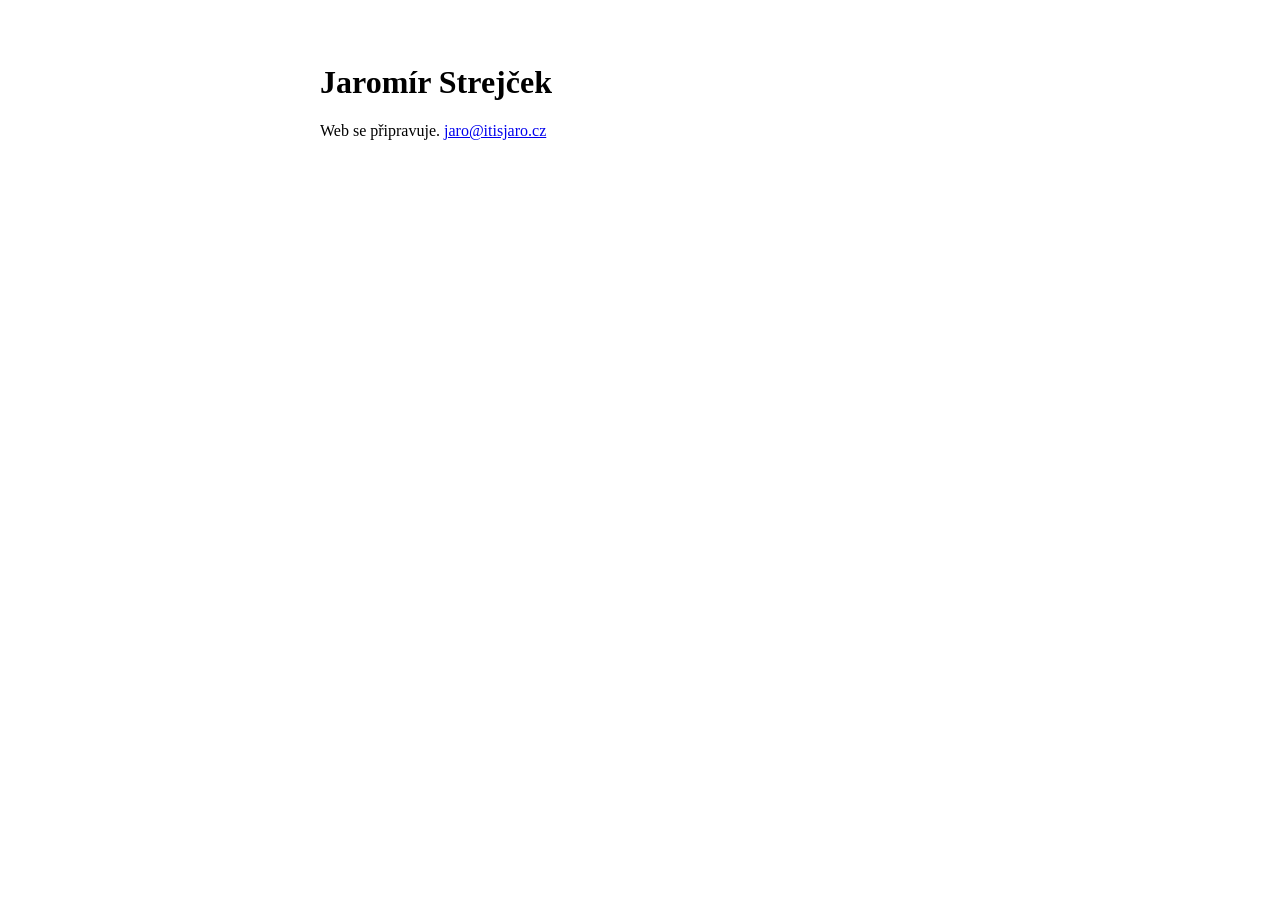
==== index.html @ 0790fa5d "Placeholder stránka pro nastavení GitHub Pages Co-Authored-By: Claude Opus 5.5 <noreply@anthropic.co" ====
<!doctype html>
<html lang="cs">
<head>
  <meta charset="utf-8">
  <meta name="viewport" content="width=device-width, initial-scale=1">
  <title>Jaromír Strejček</title>
  <meta name="robots" content="noindex">
</head>
<body style="font-family: Georgia, serif; max-width: 40rem; margin: 4rem auto; padding: 0 1.25rem;">
  <h1>Jaromír Strejček</h1>
  <p>Web se připravuje. <a href="mailto:jaro@itisjaro.cz">jaro@itisjaro.cz</a></p>
</body>
</html>
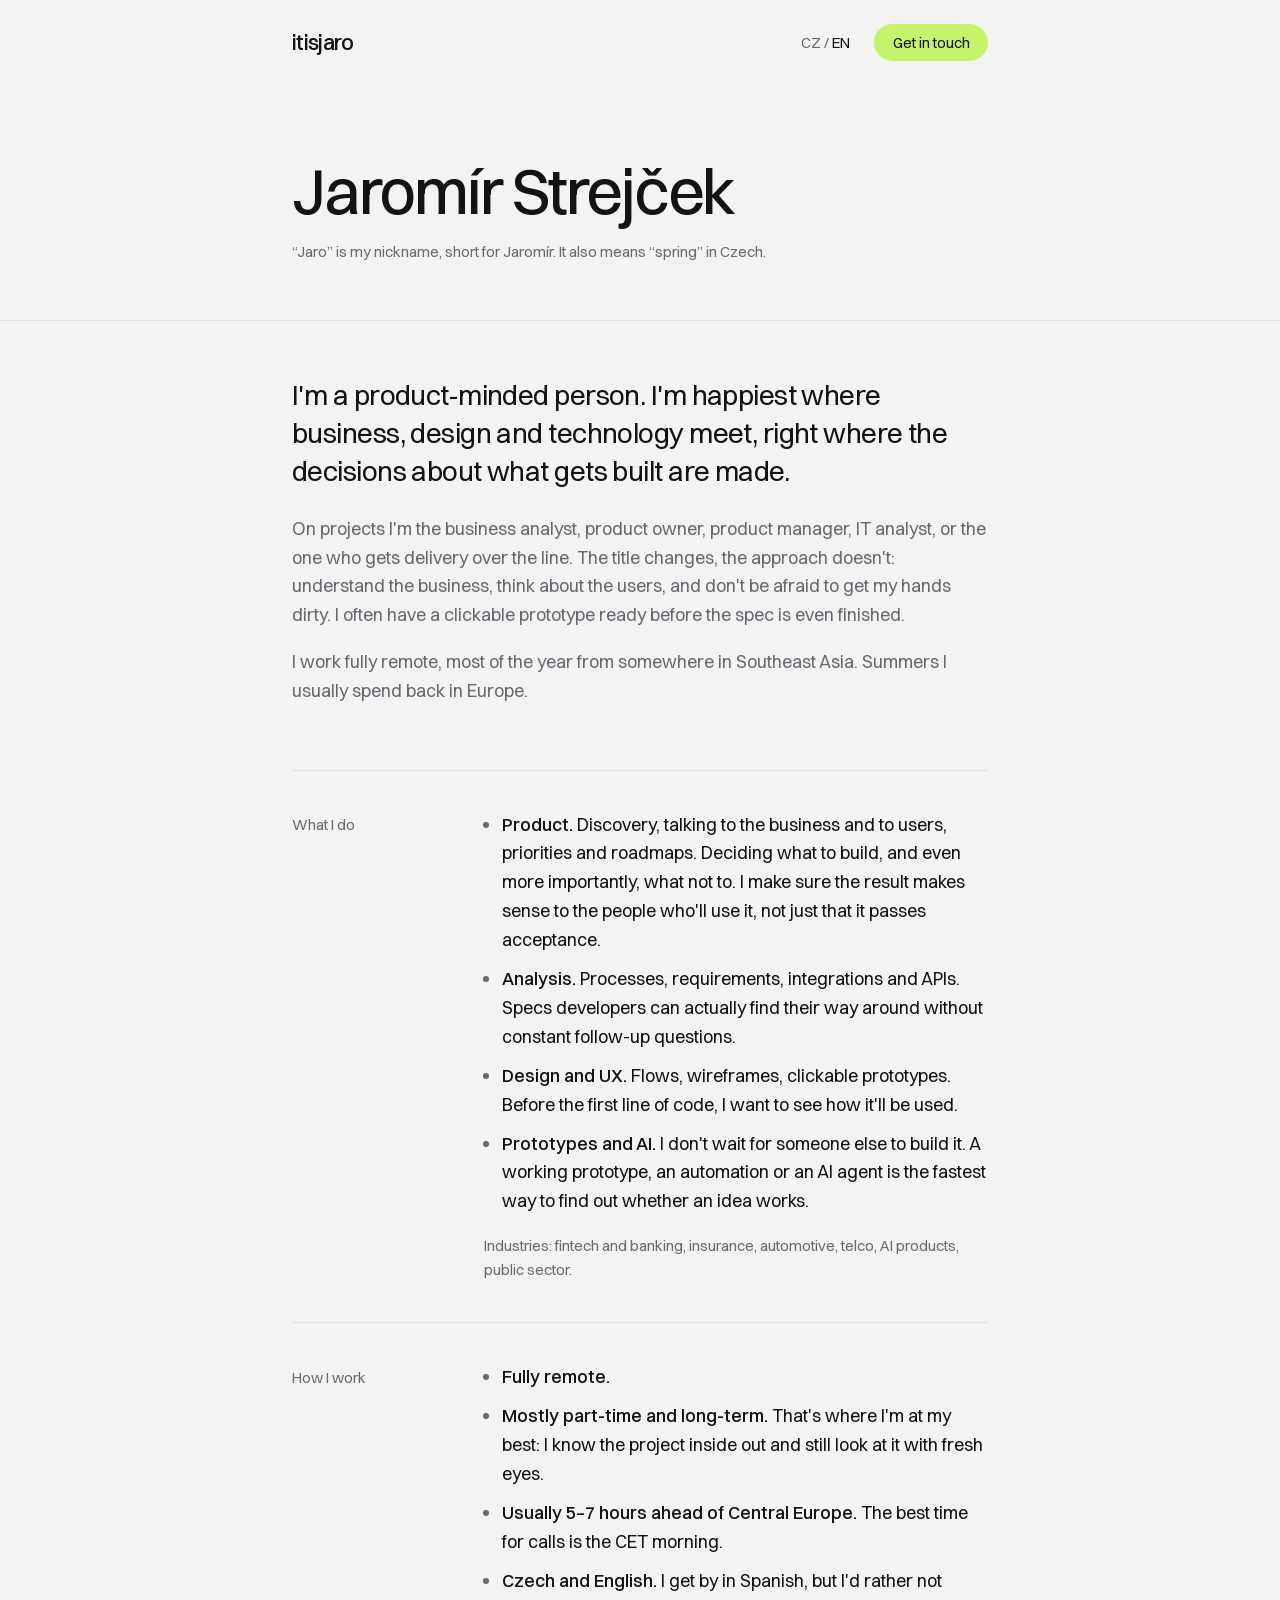
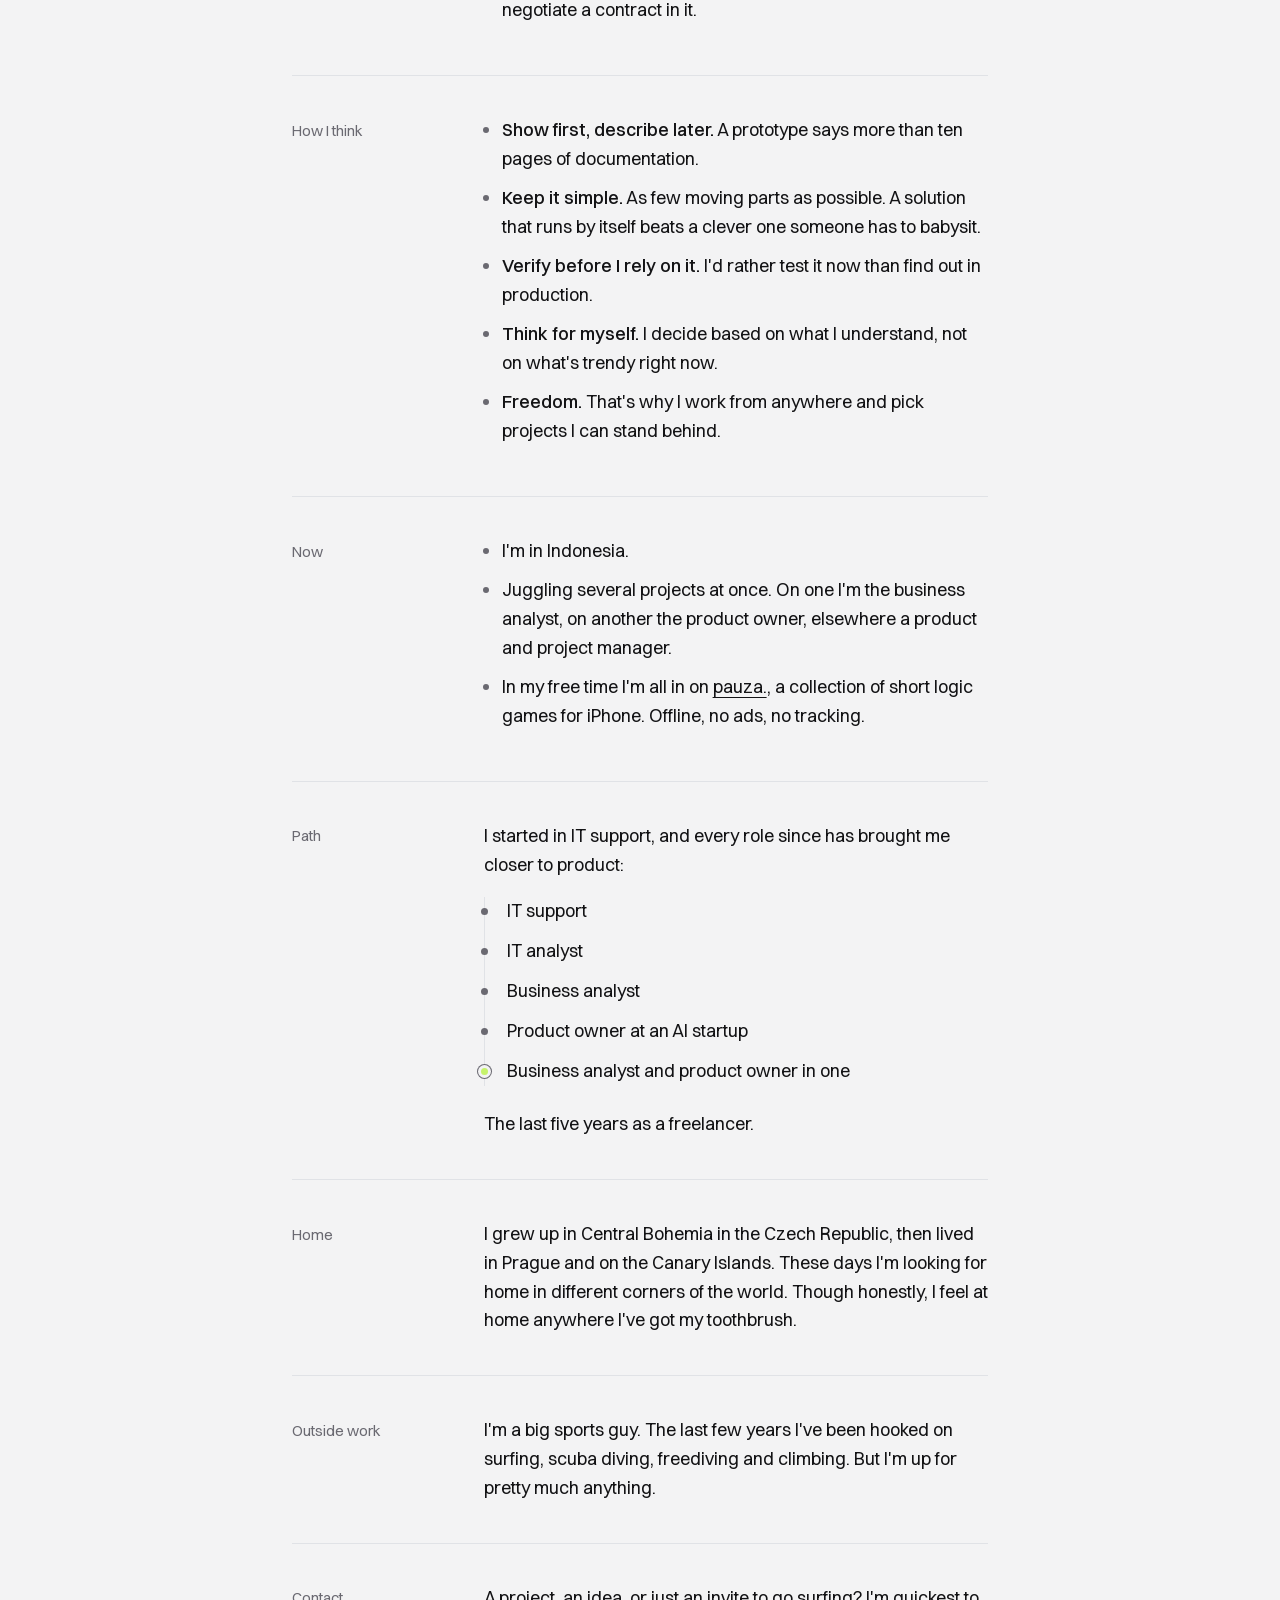
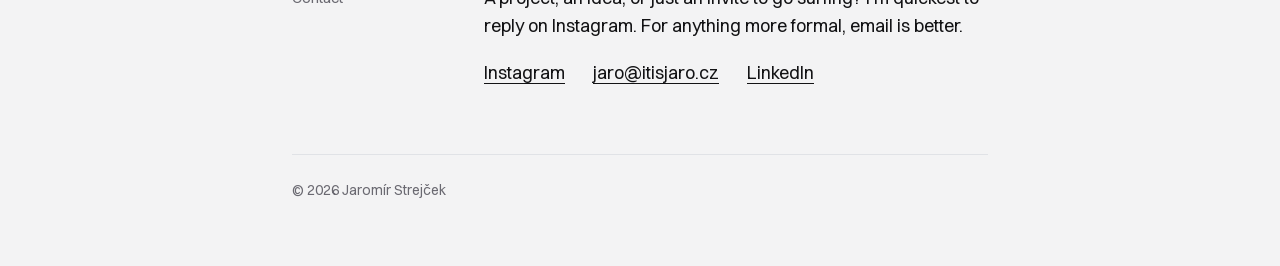
==== commit 31a71dc2: "Osobní web itisjaro.cz v češtině a angličtině Jedna stránka (kdo jsem, co dělám, jak pracuju, jak př" ====
--- a/index.html
+++ b/index.html
@@ -3,11 +3,204 @@
 <head>
   <meta charset="utf-8">
   <meta name="viewport" content="width=device-width, initial-scale=1">
-  <title>Jaromír Strejček</title>
-  <meta name="robots" content="noindex">
+  <title>Jaromír „Jaro“ Strejček – produkťák, business analytik a product owner</title>
+  <meta name="description" content="Jaro Strejček – produkťák na volné noze. Business analytik, product owner a product manager. Plně remote, většinu roku z jihovýchodní Asie.">
+  <meta name="author" content="Jaromír Strejček">
+  <meta name="theme-color" content="#f3f3f4" media="(prefers-color-scheme: light)">
+  <meta name="theme-color" content="#131315" media="(prefers-color-scheme: dark)">
+  <script>
+    // Při příchodu zvenku přesměruje podle uložené volby, jinak podle jazyka prohlížeče. Vyhledávače a AI agenty ne.
+    (function () {
+      var d = document.documentElement, lang = null;
+      try { lang = localStorage.getItem('itisjaro.lang'); } catch (e) {}
+      if (document.referrer.indexOf(location.origin + '/') === 0) return;
+      if (/bot|crawl|spider|slurp|agent|gpt|claude|perplexity|facebookexternalhit|preview|lighthouse/i.test(navigator.userAgent)) return;
+      if (lang !== 'cs' && lang !== 'en') {
+        lang = 'en';
+        var prefs = navigator.languages || [navigator.language || ''];
+        for (var i = 0; i < prefs.length; i++) {
+          if (/^(cs|sk)\b/i.test(prefs[i])) { lang = 'cs'; break; }
+          if (/^en\b/i.test(prefs[i])) break;
+        }
+      }
+      if (lang !== d.lang) location.replace(lang === 'en' ? '/en/' : '/');
+    })();
+  </script>
+  <link rel="canonical" href="https://itisjaro.cz/">
+  <link rel="alternate" hreflang="cs" href="https://itisjaro.cz/">
+  <link rel="alternate" hreflang="en" href="https://itisjaro.cz/en/">
+  <link rel="alternate" hreflang="x-default" href="https://itisjaro.cz/en/">
+  <link rel="alternate" type="text/plain" href="https://itisjaro.cz/llms.txt" title="llms.txt">
+  <link rel="icon" href="/favicon.ico" sizes="32x32">
+  <link rel="icon" href="/img/icon-192.png" type="image/png" sizes="192x192">
+  <link rel="apple-touch-icon" href="/apple-touch-icon.png">
+  <link rel="preload" href="/fonts/Switzer-Variable.woff2" as="font" type="font/woff2" crossorigin>
+  <link rel="stylesheet" href="/style.css">
+  <script src="/site.js" defer></script>
+
+  <meta property="og:type" content="profile">
+  <meta property="og:site_name" content="Jaromír Strejček">
+  <meta property="og:title" content="Jaromír „Jaro“ Strejček">
+  <meta property="og:description" content="Produkťák na volné noze. Business analytik, product owner, product manager. Plně remote z jihovýchodní Asie.">
+  <meta property="og:url" content="https://itisjaro.cz/">
+  <meta property="og:image" content="https://itisjaro.cz/img/og-cs.png">
+  <meta property="og:image:width" content="1200">
+  <meta property="og:image:height" content="630">
+  <meta property="og:locale" content="cs_CZ">
+  <meta property="og:locale:alternate" content="en_US">
+  <meta property="profile:first_name" content="Jaromír">
+  <meta property="profile:last_name" content="Strejček">
+  <meta name="twitter:card" content="summary_large_image">
+
+  <script type="application/ld+json">
+  {
+    "@context": "https://schema.org",
+    "@type": "ProfilePage",
+    "url": "https://itisjaro.cz/",
+    "inLanguage": "cs",
+    "dateModified": "2026-10-19",
+    "mainEntity": {
+      "@type": "Person",
+      "@id": "https://itisjaro.cz/#jaro",
+      "name": "Jaromír Strejček",
+      "alternateName": ["Jaro", "Jaro Strejček", "Jaromir Strejcek", "itisjaro"],
+      "url": "https://itisjaro.cz/",
+      "email": "mailto:jaro@itisjaro.cz",
+      "jobTitle": "Business analytik, product owner a product manager na volné noze",
+      "description": "Produkťák na volné noze. Dělá business analytika, product ownera, product managera nebo IT analytika, občas táhne delivery. Design a UX, prototypy, AI a automatizace. Plně remote, většinu roku v jihovýchodní Asii, léto v Evropě.",
+      "nationality": "Czech",
+      "knowsLanguage": ["cs", "en", "es"],
+      "knowsAbout": ["Product management", "Product ownership", "Business analýza", "IT analýza", "Delivery management", "UX design", "Prototypování", "Fintech", "Mobilní bankovnictví", "AI agenti", "Automatizace"],
+      "sameAs": [
+        "https://www.linkedin.com/in/strejcekjaromir",
+        "https://www.instagram.com/itisjaro"
+      ]
+    }
+  }
+  </script>
 </head>
-<body style="font-family: Georgia, serif; max-width: 40rem; margin: 4rem auto; padding: 0 1.25rem;">
-  <h1>Jaromír Strejček</h1>
-  <p>Web se připravuje. <a href="mailto:jaro@itisjaro.cz">jaro@itisjaro.cz</a></p>
+<body>
+<div class="page">
+
+  <header class="top">
+    <a class="brand" href="/">itisjaro</a>
+    <div class="top-right">
+      <nav class="lang" aria-label="Jazyk">
+      <a href="/" hreflang="cs" lang="cs" aria-current="page">CZ</a>
+      <span aria-hidden="true">/</span>
+      <a href="/en/" hreflang="en" lang="en">EN</a>
+      </nav>
+      <a class="cta" href="#kontakt">Napiš mi</a>
+    </div>
+  </header>
+
+  <main>
+    <div class="intro">
+      <h1>Jaromír Strejček</h1>
+      <p class="nick">„Jaro“ je přezdívka, zkrácenina Jaromíra. A ano, jako roční období.</p>
+    </div>
+    <hr class="full">
+    <div class="hero">
+      <p class="lead">Jsem produktově založený člověk. Nejradši jsem na pomezí byznysu, designu a technologií, tam, kde se rozhoduje, co se bude dělat.</p>
+      <p>Na projektech dělám business analytika, product ownera, product managera nebo IT analytika, občas táhnu delivery. Role se mění, přístup ne: pochopit byznys, myslet na uživatele a nebát se přiložit ruku k dílu. Klikací prototyp mívám často hotový dřív, než někdo dopíše zadání.</p>
+      <p>Pracuju plně remote, většinu roku někde v jihovýchodní Asii. Léto obvykle trávím v Evropě.</p>
+    </div>
+
+    <section id="co-delam">
+      <h2>Co dělám</h2>
+      <div>
+        <ul>
+          <li><strong>Produkt.</strong> Discovery, rozhovory s byznysem i uživateli, priority a roadmapa. Rozhoduju, co se bude dělat, a hlavně co ne. Hlídám, aby výsledek dával smysl lidem, kteří ho budou používat, a ne jen aby prošel akceptací.</li>
+          <li><strong>Analýza.</strong> Procesy, požadavky, integrace a API. Píšu zadání, ve kterém se vývojáři vyznají a nemusí se pořád doptávat.</li>
+          <li><strong>Design a UX.</strong> User flow, wireframy, klikací prototypy. Než se napíše první řádek kódu, chci vidět, jak se to bude používat.</li>
+          <li><strong>Prototypy a AI.</strong> Nečekám, až to za mě udělá někdo jiný. Funkční prototyp, automatizace nebo AI agent je nejrychlejší způsob, jak ověřit, jestli nápad funguje.</li>
+        </ul>
+        <p class="note">Obory: fintech a bankovnictví, pojišťovnictví, automotive, telco, AI produkty, veřejná správa.</p>
+      </div>
+    </section>
+
+    <section id="jak-pracuju">
+      <h2>Jak pracuju</h2>
+      <div>
+        <ul>
+          <li><strong>Plně remote.</strong></li>
+          <li><strong>Nejčastěji part-time a dlouhodobě.</strong> Tak mi to sedí nejvíc: projekt znám do hloubky a pořád na něj mám čerstvou hlavu.</li>
+          <li><strong>Oproti Evropě jsem obvykle 5–7 hodin napřed.</strong> Cally si nejradši dávám na evropské dopoledne (CET).</li>
+          <li><strong>Čeština a angličtina.</strong> Španělsky se domluvím, ale smlouvu bych v ní radši nevyjednával.</li>
+        </ul>
+      </div>
+    </section>
+
+    <section id="jak-premyslim">
+      <h2>Jak přemýšlím</h2>
+      <div>
+        <ul>
+          <li><strong>Nejdřív ukázat, pak popisovat.</strong> Prototyp řekne víc než deset stran dokumentace.</li>
+          <li><strong>Jednoduše.</strong> Čím míň se toho může rozbít, tím líp. Radši jednoduché řešení, které běží samo, než chytré, o které se musí pořád někdo starat.</li>
+          <li><strong>Nejdřív ověřit.</strong> Radši si to vyzkouším hned, než abych na problém narazil až na produkci.</li>
+          <li><strong>Vlastní hlavou.</strong> Rozhoduju podle toho, čemu rozumím, ne podle toho, co je zrovna v kurzu.</li>
+          <li><strong>Svoboda.</strong> Proto pracuju odkudkoliv a beru projekty, za kterými si můžu stát.</li>
+        </ul>
+      </div>
+    </section>
+
+    <section id="ted">
+      <h2>Teď</h2>
+      <div>
+        <ul>
+          <li>Jsem v Indonésii.</li>
+          <li>Mám rozjetých několik projektů najednou. Někde dělám business analytika, jinde product ownera, jinde product nebo project managera.</li>
+          <li>Ve volném čase se naplno věnuju <a href="https://pauzadot.cz">pauza.</a>, sbírce krátkých logických her pro iPhone. Offline, bez reklam a bez sledování.</li>
+        </ul>
+      </div>
+    </section>
+
+    <section id="cesta">
+      <h2>Cesta</h2>
+      <div>
+        <p>Začínal jsem na IT supportu a s každou další rolí jsem se dostal blíž k produktu:</p>
+        <ol class="path">
+          <li>IT support</li>
+          <li>IT analytik</li>
+          <li>Business analytik</li>
+          <li>Product owner v AI startupu</li>
+          <li>Business analytik a product owner zároveň</li>
+        </ol>
+        <p>Posledních pět let jsem na volné noze.</p>
+      </div>
+    </section>
+
+    <section id="domov">
+      <h2>Domov</h2>
+      <div>
+        <p>Vyrostl jsem ve středních Čechách, pak jsem žil v Praze a na Kanárech. Teď si domov hledám různě po světě. Ale upřímně, doma jsem všude, kde mám zubní kartáček.</p>
+      </div>
+    </section>
+
+    <section id="mimo-praci">
+      <h2>Mimo práci</h2>
+      <div>
+        <p>Jsem hodně sportovní typ. Posledních pár let mě nejvíc chytil surf, scuba diving, freediving a lezení. Ale přemluvit se nechám skoro na cokoliv.</p>
+      </div>
+    </section>
+
+    <section id="kontakt">
+      <h2>Kontakt</h2>
+      <div>
+        <p>Máš projekt, nápad, nebo mě chceš vytáhnout na surf? Nejrychleji odpovídám na Instagramu, na cokoliv formálnějšího radši e-mail.</p>
+        <ul class="links">
+          <li><a href="https://www.instagram.com/itisjaro" rel="me">Instagram</a></li>
+          <li><a href="mailto:jaro@itisjaro.cz">jaro@itisjaro.cz</a></li>
+          <li><a href="https://www.linkedin.com/in/strejcekjaromir" rel="me">LinkedIn</a></li>
+        </ul>
+      </div>
+    </section>
+  </main>
+
+  <footer>
+    © 2026 Jaromír Strejček
+  </footer>
+
+</div>
 </body>
 </html>
--- a/style.css
+++ b/style.css
@@ -0,0 +1,195 @@
+/* itisjaro.cz – jedna stránka, inspirace bejamas.com: chladná šedá / skoro černá, limetkový akcent,
+   písmo Switzer (ITF Free Font License, fonts/), světlý/tmavý režim podle systému */
+
+@font-face {
+  font-family: "Switzer";
+  font-style: normal;
+  font-display: swap;
+  font-weight: 100 900;
+  src: url(/fonts/Switzer-Variable.woff2) format("woff2");
+}
+
+:root {
+  --bg: #f3f3f4;
+  --text: #131315;
+  --muted: #6a6971;
+  --line: #e0e2e6;
+  --surface: #ffffff;
+  --accent: #c6f36b;
+  --accent-text: #131315;
+  --link: var(--text);
+  --font: "Switzer", -apple-system, BlinkMacSystemFont, "Segoe UI", Roboto, Helvetica, Arial, sans-serif;
+  color-scheme: light dark;
+}
+
+@media (prefers-color-scheme: dark) {
+  :root {
+    --bg: #131315;
+    --text: #f3f3f4;
+    --muted: #a3a3ab;
+    --line: rgba(255, 255, 255, 0.1);
+    --surface: #1c1c1f;
+    --link: var(--accent);
+  }
+}
+
+* { box-sizing: border-box; }
+
+html { -webkit-text-size-adjust: 100%; scroll-behavior: smooth; }
+
+body {
+  margin: 0;
+  background: var(--bg);
+  color: var(--text);
+  font: 400 18px/1.6 var(--font);
+  -webkit-font-smoothing: antialiased;
+}
+
+::selection { background: var(--accent); color: var(--accent-text); }
+
+a { color: var(--link); text-underline-offset: 0.22em; text-decoration-thickness: 1px; }
+a:hover { text-decoration-thickness: 2px; }
+
+strong { font-weight: 500; }
+
+.page {
+  max-width: 46rem;
+  margin: 0 auto;
+  padding: 1.5rem 1.25rem 4rem;
+}
+
+/* Hlavička */
+.top {
+  display: flex;
+  justify-content: space-between;
+  align-items: center;
+  margin-bottom: 6rem;
+}
+.brand {
+  font-size: 1.35rem;
+  font-weight: 500;
+  letter-spacing: -0.03em;
+  color: var(--text);
+  text-decoration: none;
+}
+.top-right { display: flex; align-items: center; gap: 1.5rem; }
+.lang { font-size: 15px; color: var(--muted); }
+.lang a { color: var(--muted); text-decoration: none; }
+.lang a:hover { color: var(--text); }
+.lang a[aria-current] { color: var(--text); }
+.cta {
+  display: inline-block;
+  padding: 0.6rem 1.15rem;
+  border-radius: 999px;
+  background: var(--accent);
+  color: var(--accent-text);
+  font-size: 15px;
+  line-height: 1.2;
+  text-decoration: none;
+  transition: transform 0.15s ease;
+}
+.cta:hover { transform: translateY(-1px); }
+
+/* Úvod */
+.intro { margin-bottom: 3.5rem; }
+h1 {
+  font-size: 4rem;
+  line-height: 1.05;
+  font-weight: 450;
+  letter-spacing: -0.035em;
+  margin: 0 0 1rem;
+}
+.nick {
+  font-size: 15px;
+  color: var(--muted);
+  margin: 0;
+}
+
+hr.full {
+  border: 0;
+  border-top: 1px solid var(--line);
+  width: 100vw;
+  margin: 0 0 3.5rem calc(50% - 50vw);
+}
+
+.hero { margin-bottom: 4rem; }
+.lead {
+  font-size: 1.75rem;
+  line-height: 1.35;
+  letter-spacing: -0.02em;
+  margin: 0 0 1.5rem;
+}
+.hero p:not(.lead) { color: var(--muted); }
+
+/* Sekce: popisek vlevo, obsah vpravo */
+section {
+  display: grid;
+  grid-template-columns: 10rem 1fr;
+  gap: 0 2rem;
+  padding: 2.5rem 0;
+  border-top: 1px solid var(--line);
+}
+h2 {
+  font-size: 15px;
+  line-height: 1.75;
+  font-weight: 400;
+  color: var(--muted);
+  margin: 0.1rem 0 0;
+}
+section > div > :first-child { margin-top: 0; }
+section > div > :last-child { margin-bottom: 0; }
+
+ul { padding-left: 1.1rem; }
+li { margin-bottom: 0.65rem; }
+li::marker { color: var(--muted); }
+
+.note { color: var(--muted); font-size: 15px; }
+
+/* Cesta: kroky se svislou linkou, poslední zvýrazněný akcentem */
+ol.path {
+  list-style: none;
+  padding: 0;
+  margin: 0 0 1.5rem;
+  border-left: 1px solid var(--line);
+}
+ol.path li {
+  position: relative;
+  padding-left: 1.4rem;
+  margin-bottom: 0.7rem;
+}
+ol.path li::before {
+  content: "";
+  position: absolute;
+  left: -4px;
+  top: 0.6em;
+  width: 7px;
+  height: 7px;
+  border-radius: 50%;
+  background: var(--muted);
+}
+ol.path li:last-child::before { background: var(--accent); box-shadow: 0 0 0 3px var(--bg), 0 0 0 4px var(--muted); }
+
+.links { list-style: none; padding: 0; display: flex; flex-wrap: wrap; gap: 0.5rem 1.75rem; }
+
+footer {
+  border-top: 1px solid var(--line);
+  padding-top: 1.5rem;
+  margin-top: 1rem;
+  font-size: 14px;
+  color: var(--muted);
+}
+
+
+@media (max-width: 640px) {
+  body { font-size: 17px; }
+  .page { padding-top: 1.25rem; }
+  .top { margin-bottom: 3.5rem; }
+  .top-right { gap: 1rem; }
+  .intro { margin-bottom: 2.5rem; }
+  h1 { font-size: 2.75rem; }
+  hr.full { margin-bottom: 2.5rem; }
+  .hero { margin-bottom: 3rem; }
+  .lead { font-size: 1.4rem; }
+  section { grid-template-columns: 1fr; padding: 2rem 0; }
+  h2 { margin-bottom: 0.6rem; }
+}
